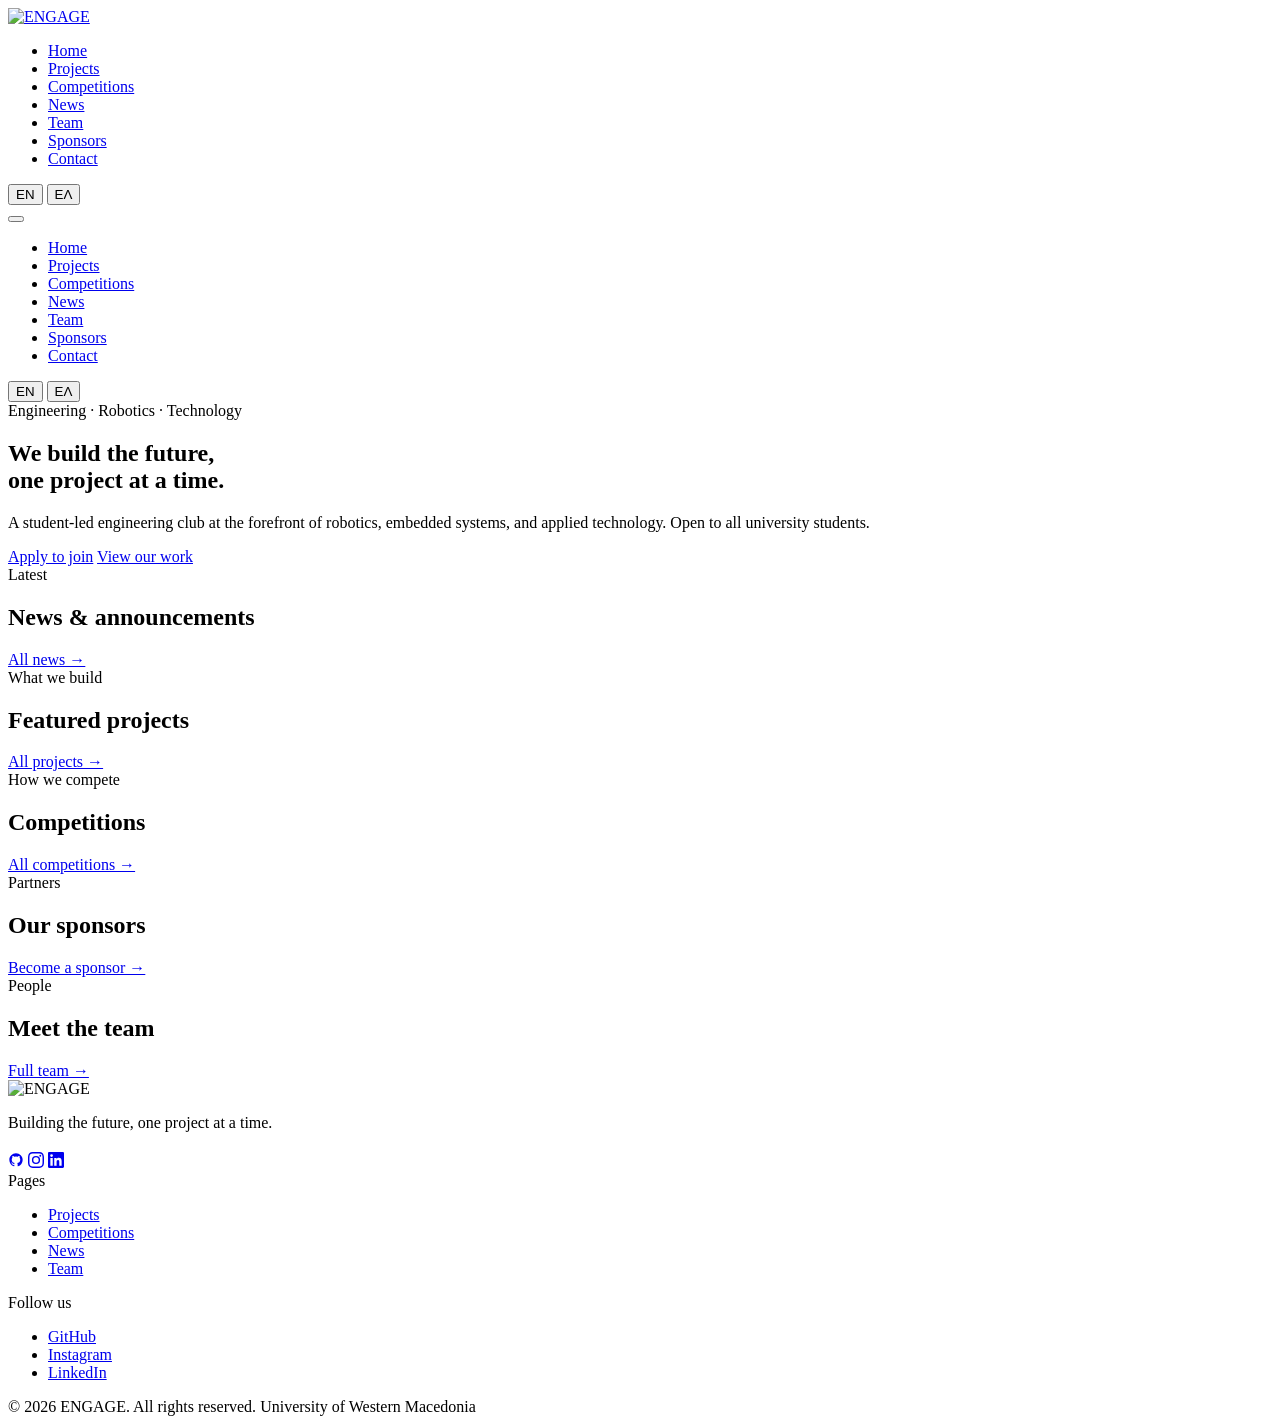
==== index.html @ 12a3f383 "Add files via upload" ====
<!DOCTYPE html>
<html lang="en">
<head>
  <meta charset="UTF-8">
  <meta name="viewport" content="width=device-width, initial-scale=1.0">
  <meta name="description" content="ENGAGE | Student engineering team focused on robotics, embedded systems, and applied technology.">
  <title>ENGAGE | Home Page</title>
  <link rel="icon" type="image/svg+xml" href="img/favicon.svg">
  <link rel="stylesheet" href="css/style.css">
</head>
<body>

  <!-- ── NAV ─────────────────────────────────────────────── -->
  <nav class="nav">
    <div class="container nav-inner">
      <a href="index.html" class="nav-logo">
        <img src="img/logo.png" alt="ENGAGE" class="nav-logo-img">
      </a>
      <ul class="nav-links">
        <li><a href="index.html"        class="nav-link" data-i18n="nav_home">Home</a></li>
        <li><a href="projects.html"     class="nav-link" data-i18n="nav_projects">Projects</a></li>
        <li><a href="competitions.html" class="nav-link" data-i18n="nav_competitions">Competitions</a></li>
        <li><a href="news.html"         class="nav-link" data-i18n="nav_news">News</a></li>
        <li><a href="team.html"         class="nav-link" data-i18n="nav_team">Team</a></li>
        <li><a href="sponsors.html"     class="nav-link" data-i18n="nav_sponsors">Sponsors</a></li>
        <li><a href="contact.html"      class="nav-link" data-i18n="nav_contact">Contact</a></li>
      </ul>
      <div class="nav-right">
        <div class="lang-toggle">
          <button class="lang-btn active" data-lang="en">EN</button>
          <button class="lang-btn" data-lang="el">ΕΛ</button>
        </div>
        <button class="hamburger" id="hamburger" aria-label="Open menu" aria-expanded="false">
          <span class="ham-line"></span>
          <span class="ham-line"></span>
          <span class="ham-line"></span>
        </button>
      </div>
    </div>
  </nav>

  <!-- ── MOBILE DRAWER ────────────────────────────────────── -->
  <div class="mobile-drawer" id="mobile-drawer" role="dialog" aria-label="Navigation menu">
    <ul class="mobile-links">
      <li><a href="index.html"        class="mobile-link" data-i18n="nav_home">Home</a></li>
      <li><a href="projects.html"     class="mobile-link" data-i18n="nav_projects">Projects</a></li>
      <li><a href="competitions.html" class="mobile-link" data-i18n="nav_competitions">Competitions</a></li>
      <li><a href="news.html"         class="mobile-link" data-i18n="nav_news">News</a></li>
      <li><a href="team.html"         class="mobile-link" data-i18n="nav_team">Team</a></li>
      <li><a href="sponsors.html"     class="mobile-link" data-i18n="nav_sponsors">Sponsors</a></li>
      <li><a href="contact.html"      class="mobile-link" data-i18n="nav_contact">Contact</a></li>
    </ul>
    <div class="mobile-footer">
      <div class="lang-toggle">
        <button class="lang-btn active" data-lang="en">EN</button>
        <button class="lang-btn" data-lang="el">ΕΛ</button>
      </div>
    </div>
  </div>

  <!-- ── HERO ─────────────────────────────────────────────── -->
  <section class="hero">
    <div class="hero-bg-grid"></div>
    <div class="hero-orb hero-orb-1"></div>
    <div class="hero-orb hero-orb-2"></div>
    <div class="container hero-content">
      <div class="hero-badge hero-animate">
        <span class="pulse-dot"></span>
        <span data-i18n="hero_badge">Engineering · Robotics · Technology</span>
      </div>
      <h1 class="hero-title hero-animate" data-i18n="hero_title">
        We build the <span class="grad">future</span>,<br>one project at a time.
      </h1>
      <p class="hero-sub hero-animate" data-i18n="hero_sub">
        A student-led engineering club at the forefront of robotics, embedded systems, and applied technology. Open to all university students.
      </p>
      <div class="hero-btns hero-animate">
        <a href="contact.html" class="btn btn-primary" data-i18n="hero_btn_join">Apply to join</a>
        <a href="projects.html" class="btn btn-secondary" data-i18n="hero_btn_work">View our work</a>
      </div>
    </div>
  </section>

  <!-- ── NEWS PREVIEW ─────────────────────────────────────── -->
  <section class="section" style="background:var(--bg);">
    <div class="container">
      <div class="sec-header reveal">
        <div>
          <div class="sec-label" data-i18n="sec_news_label">Latest</div>
          <h2 data-i18n="sec_news_title">News & announcements</h2>
        </div>
        <a href="news.html" class="sec-link" data-i18n="sec_news_more">All news →</a>
      </div>
      <div id="news-preview">
        <div class="news-grid">
          <div class="skeleton skeleton-card"></div>
          <div class="skeleton skeleton-card"></div>
          <div class="skeleton skeleton-card"></div>
        </div>
      </div>
    </div>
  </section>

  <!-- ── PROJECTS PREVIEW ─────────────────────────────────── -->
  <section class="section" style="background:var(--bg-soft);">
    <div class="container">
      <div class="sec-header reveal">
        <div>
          <div class="sec-label" data-i18n="sec_proj_label">What we build</div>
          <h2 data-i18n="sec_proj_title">Featured projects</h2>
        </div>
        <a href="projects.html" class="sec-link" data-i18n="sec_proj_more">All projects →</a>
      </div>
      <div id="projects-preview"></div>
    </div>
  </section>

  <!-- ── COMPETITIONS PREVIEW ─────────────────────────────── -->
  <section class="section" style="background:var(--bg);">
    <div class="container">
      <div class="sec-header reveal">
        <div>
          <div class="sec-label" data-i18n="sec_comp_label">How we compete</div>
          <h2 data-i18n="sec_comp_title">Competitions</h2>
        </div>
        <a href="competitions.html" class="sec-link" data-i18n="sec_comp_more">All competitions →</a>
      </div>
      <div id="competitions-preview"></div>
    </div>
  </section>

  <!-- ── SPONSORS STRIP ───────────────────────────────────── -->
  <section class="section-sm" style="background:var(--bg-soft);border-top:1px solid var(--border-solid);border-bottom:1px solid var(--border-solid);">
    <div class="container">
      <div class="sec-header reveal">
        <div>
          <div class="sec-label" data-i18n="sec_spon_label">Partners</div>
          <h2 data-i18n="sec_spon_title">Our sponsors</h2>
        </div>
        <a href="sponsors.html" class="sec-link" data-i18n="sec_spon_more">Become a sponsor →</a>
      </div>
      <div id="sponsors-preview"></div>
    </div>
  </section>

  <!-- ── TEAM PREVIEW ─────────────────────────────────────── -->
  <section class="section" style="background:var(--bg);">
    <div class="container">
      <div class="sec-header reveal">
        <div>
          <div class="sec-label" data-i18n="sec_team_label">People</div>
          <h2 data-i18n="sec_team_title">Meet the team</h2>
        </div>
        <a href="team.html" class="sec-link" data-i18n="sec_team_more">Full team →</a>
      </div>
      <div id="team-preview"></div>
    </div>
  </section>

  <!-- ── FOOTER ────────────────────────────────────────────── -->
  <footer class="footer">
    <div class="container">
      <div class="footer-grid">
        <div>
          <img src="img/logo_white.png" alt="ENGAGE" class="nav-logo-img">
          <p class="footer-brand-desc" data-i18n="footer_tagline">Building the future, one project at a time.</p>
          <div class="footer-social" style="margin-top:20px;">
            <a href="https://github.com/ENGAGE-Electronics-Team-UOWM" class="footer-social-link" aria-label="GitHub"><svg width="16" height="16" viewBox="0 0 24 24" fill="currentColor" xmlns="http://www.w3.org/2000/svg"><path d="M12 2C6.477 2 2 6.477 2 12c0 4.42 2.865 8.166 6.839 9.489.5.092.682-.217.682-.482 0-.237-.008-.866-.013-1.7-2.782.603-3.369-1.342-3.369-1.342-.454-1.155-1.11-1.462-1.11-1.462-.908-.62.069-.608.069-.608 1.003.07 1.531 1.03 1.531 1.03.892 1.529 2.341 1.087 2.91.832.092-.647.35-1.088.636-1.338-2.22-.253-4.555-1.11-4.555-4.943 0-1.091.39-1.984 1.029-2.683-.103-.253-.446-1.27.098-2.647 0 0 .84-.269 2.75 1.025A9.578 9.578 0 0 1 12 6.836a9.59 9.59 0 0 1 2.504.337c1.909-1.294 2.747-1.025 2.747-1.025.546 1.377.202 2.394.1 2.647.64.699 1.028 1.592 1.028 2.683 0 3.842-2.339 4.687-4.566 4.935.359.309.678.919.678 1.852 0 1.336-.012 2.415-.012 2.743 0 .267.18.578.688.48C19.138 20.163 22 16.418 22 12c0-5.523-4.477-10-10-10z"/></svg></a>
            <a href="https://www.instagram.com/engageuowm" class="footer-social-link" aria-label="Instagram"><svg width="16" height="16" viewBox="0 0 24 24" fill="currentColor" xmlns="http://www.w3.org/2000/svg"><path d="M12 2.163c3.204 0 3.584.012 4.85.07 3.252.148 4.771 1.691 4.919 4.919.058 1.265.069 1.645.069 4.849 0 3.205-.012 3.584-.069 4.849-.149 3.225-1.664 4.771-4.919 4.919-1.266.058-1.644.07-4.85.07-3.204 0-3.584-.012-4.849-.07-3.26-.149-4.771-1.699-4.919-4.92-.058-1.265-.07-1.644-.07-4.849 0-3.204.013-3.583.07-4.849.149-3.227 1.664-4.771 4.919-4.919 1.266-.057 1.645-.069 4.849-.069zM12 0C8.741 0 8.333.014 7.053.072 2.695.272.273 2.69.073 7.052.014 8.333 0 8.741 0 12c0 3.259.014 3.668.072 4.948.2 4.358 2.618 6.78 6.98 6.98C8.333 23.986 8.741 24 12 24c3.259 0 3.668-.014 4.948-.072 4.354-.2 6.782-2.618 6.979-6.98.059-1.28.073-1.689.073-4.948 0-3.259-.014-3.667-.072-4.947-.196-4.354-2.617-6.78-6.979-6.98C15.668.014 15.259 0 12 0zm0 5.838a6.162 6.162 0 1 0 0 12.324 6.162 6.162 0 0 0 0-12.324zM12 16a4 4 0 1 1 0-8 4 4 0 0 1 0 8zm6.406-11.845a1.44 1.44 0 1 0 0 2.881 1.44 1.44 0 0 0 0-2.881z"/></svg></a>
            <a href="#" class="footer-social-link" aria-label="LinkedIn"><svg width="16" height="16" viewBox="0 0 24 24" fill="currentColor" xmlns="http://www.w3.org/2000/svg"><path d="M20.447 20.452h-3.554v-5.569c0-1.328-.027-3.037-1.852-3.037-1.853 0-2.136 1.445-2.136 2.939v5.667H9.351V9h3.414v1.561h.046c.477-.9 1.637-1.85 3.37-1.85 3.601 0 4.267 2.37 4.267 5.455v6.286zM5.337 7.433a2.062 2.062 0 0 1-2.063-2.065 2.064 2.064 0 1 1 2.063 2.065zm1.782 13.019H3.555V9h3.564v11.452zM22.225 0H1.771C.792 0 0 .774 0 1.729v20.542C0 23.227.792 24 1.771 24h20.451C23.2 24 24 23.227 24 22.271V1.729C24 .774 23.2 0 22.222 0h.003z"/></svg></a>
          </div>
        </div>
        <div>
          <div class="footer-col-title" data-i18n="footer_links_title">Pages</div>
          <ul class="footer-links">
            <li><a href="projects.html"     class="footer-link" data-i18n="nav_projects">Projects</a></li>
            <li><a href="competitions.html" class="footer-link" data-i18n="nav_competitions">Competitions</a></li>
            <li><a href="news.html"         class="footer-link" data-i18n="nav_news">News</a></li>
            <li><a href="team.html"         class="footer-link" data-i18n="nav_team">Team</a></li>
          </ul>
        </div>
        <div>
          <div class="footer-col-title" data-i18n="footer_social_title">Follow us</div>
          <ul class="footer-links">
            <li><a href="https://github.com/ENGAGE-Electronics-Team-UOWM" class="footer-link" target="_blank">GitHub</a></li>
            <li><a href="https://www.instagram.com/engageuowm" class="footer-link" target="_blank">Instagram</a></li>
            <li><a href="#" class="footer-link" target="_blank">LinkedIn</a></li>
          </ul>
        </div>
      </div>
      <div class="footer-bottom">
        <span data-i18n="footer_copy">© 2026 ENGAGE. All rights reserved.</span>
        <span class="footer-bottom-right">University of Western Macedonia</span>
      </div>
    </div>
  </footer>

  <script src="js/lang.js"></script>
  <script src="js/github.js"></script>
  <script src="js/content.js"></script>
  <script src="js/nav.js"></script>
  <script>
    document.addEventListener('DOMContentLoaded', () => {
      renderNewsPreview('news-preview');
      renderProjectsPreview('projects-preview');
      renderCompetitionsPreview('competitions-preview');
      renderSponsorsPreview('sponsors-preview');
      renderTeamPreview('team-preview');
    });
    function onLangChange() {
      renderNewsPreview('news-preview');
      renderProjectsPreview('projects-preview');
      renderCompetitionsPreview('competitions-preview');
      renderTeamPreview('team-preview');
    }
  </script>
</body>
</html>
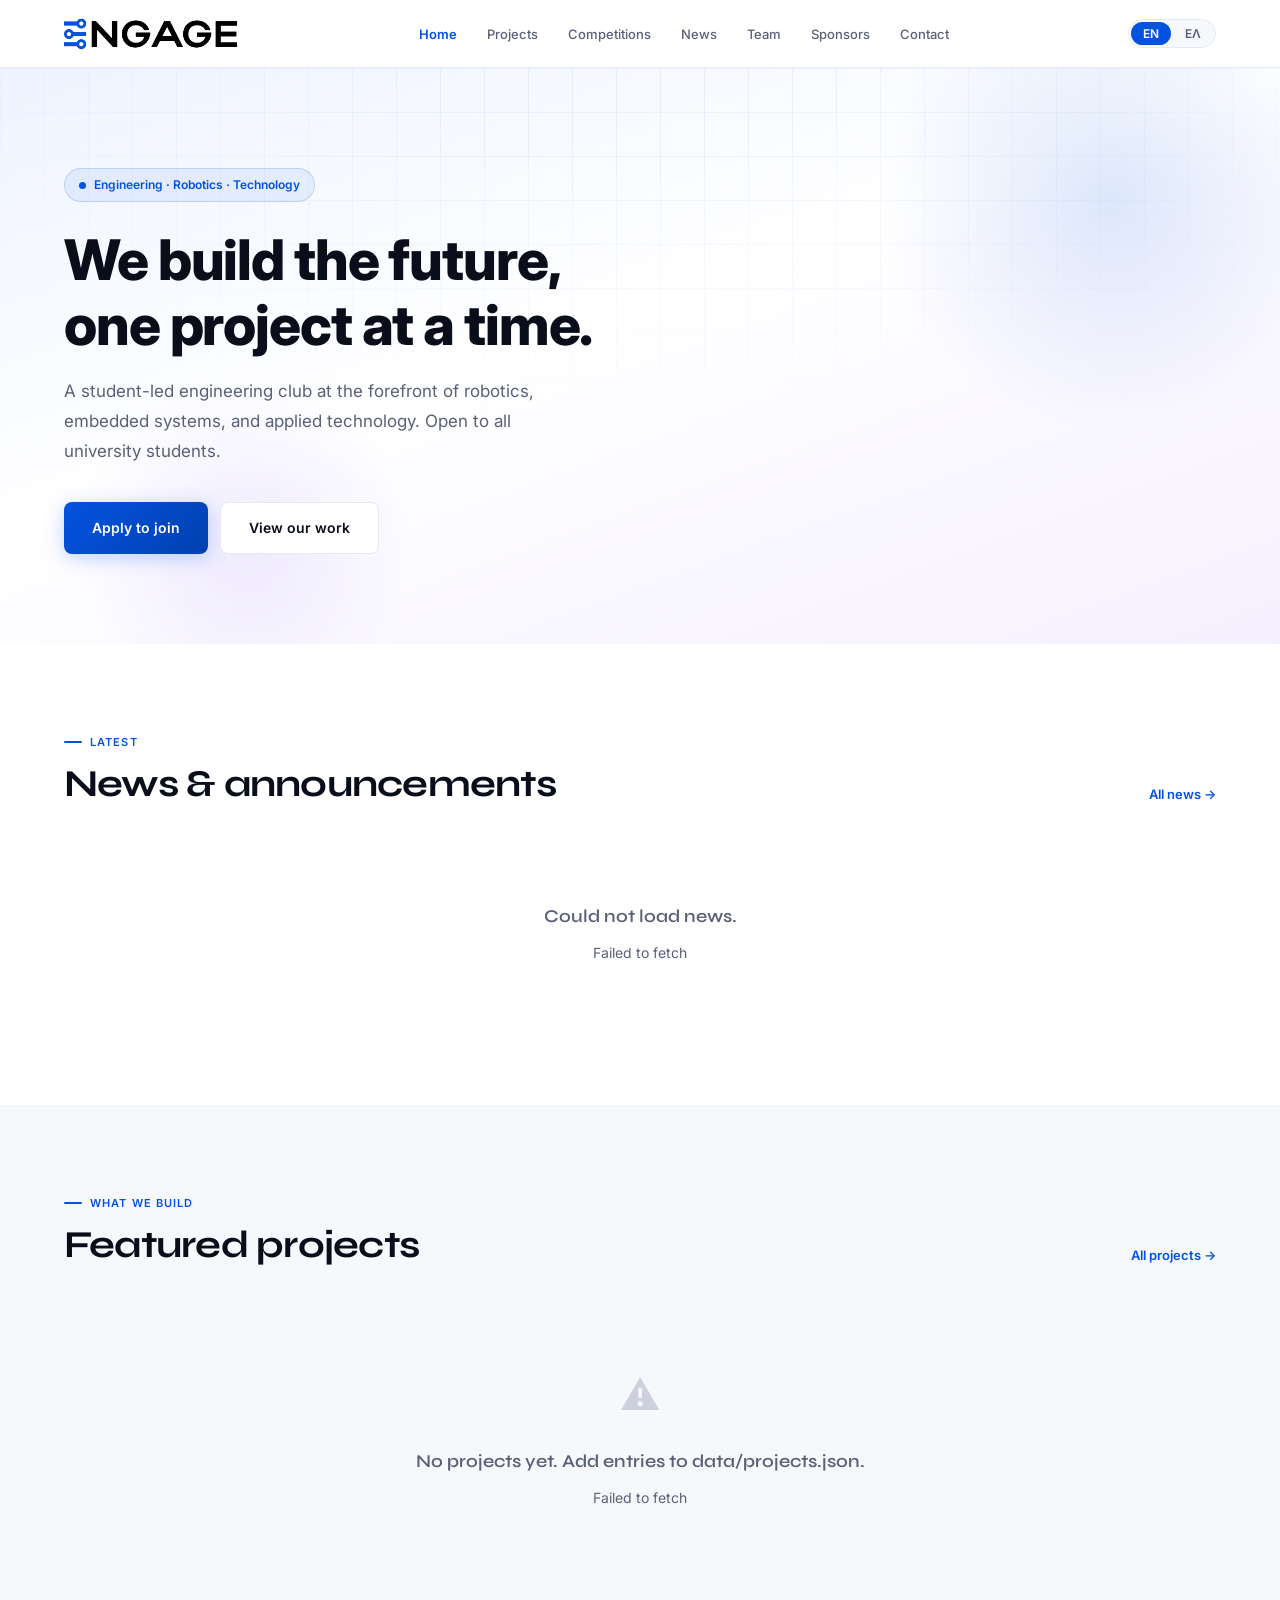
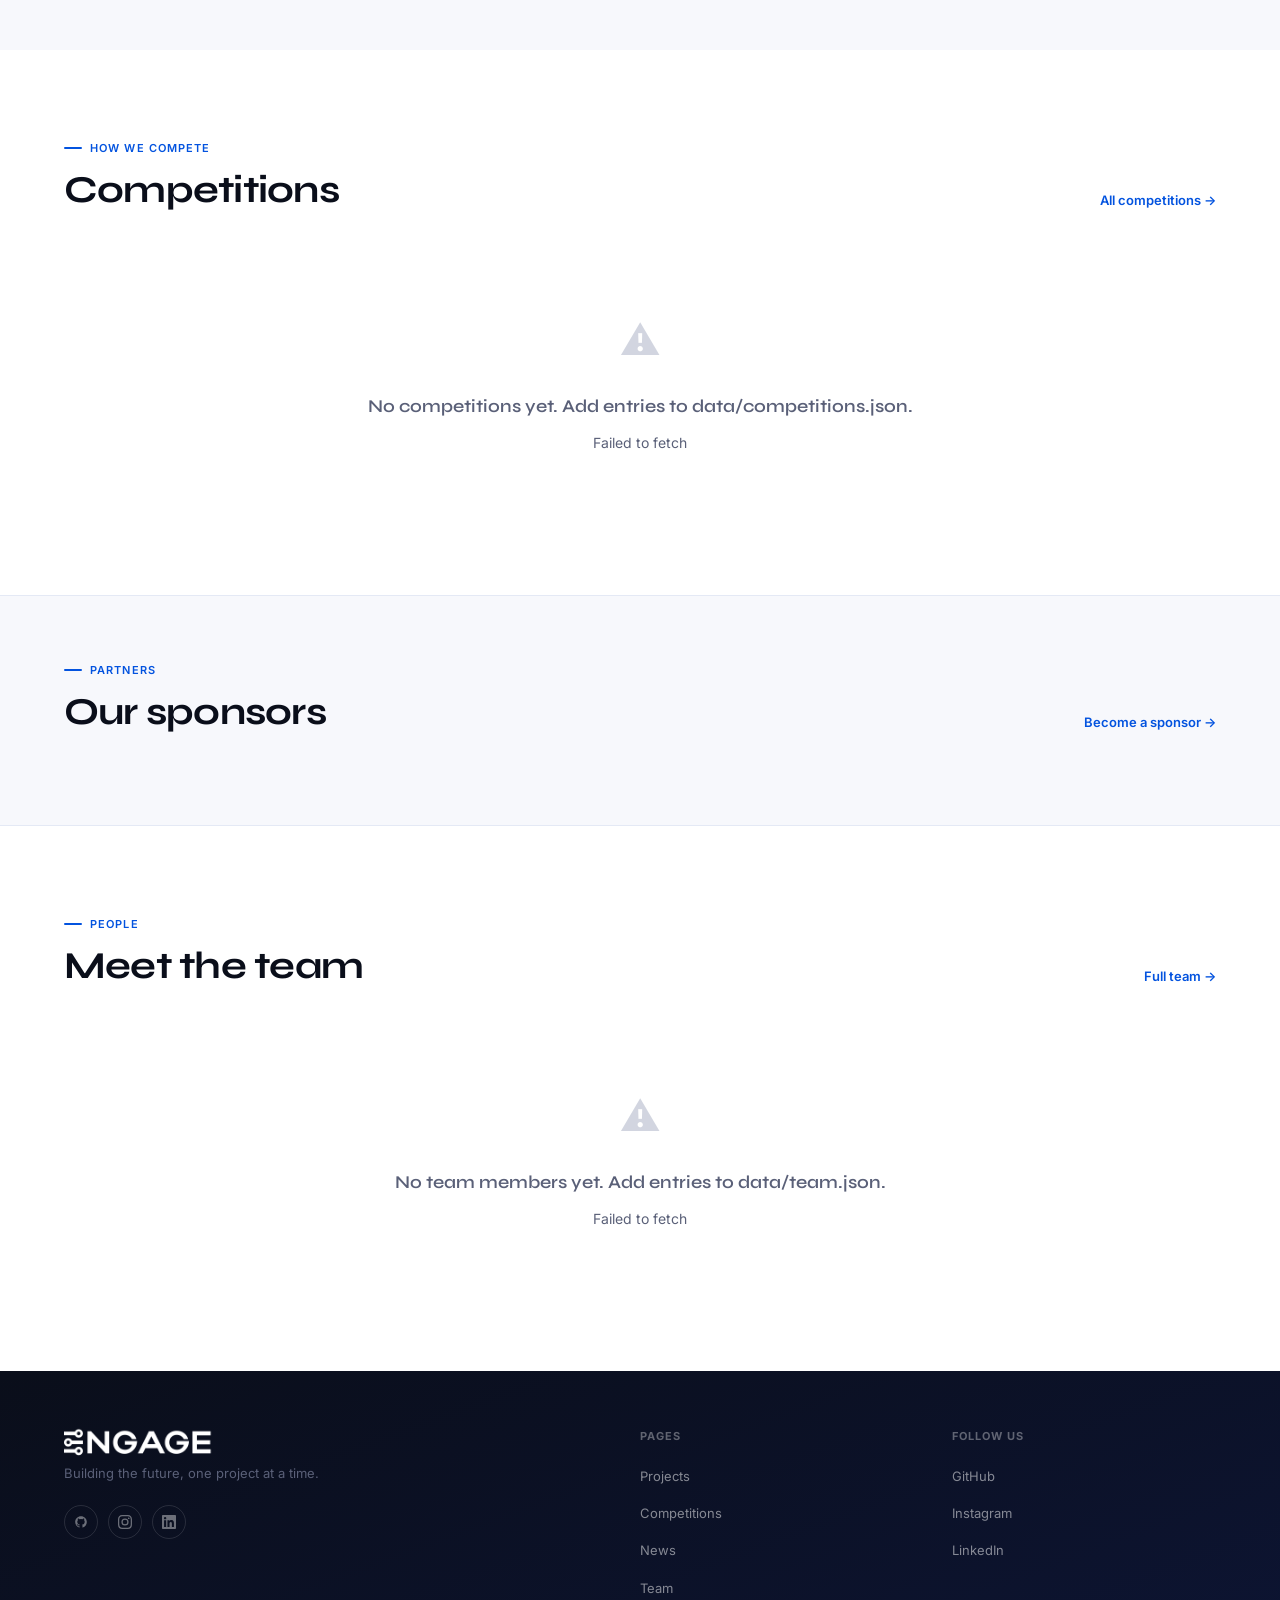
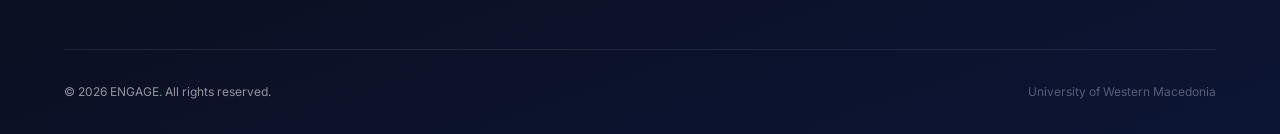
==== commit f9318e80: "Update index.html" ====
--- a/index.html
+++ b/index.html
@@ -69,7 +69,7 @@
         <span data-i18n="hero_badge">Engineering · Robotics · Technology</span>
       </div>
       <h1 class="hero-title hero-animate" data-i18n="hero_title">
-        We build the <span class="grad">future</span>,<br>one project at a time.
+        We build the <span class="titleText">future</span>,<br>one project at a time.
       </h1>
       <p class="hero-sub hero-animate" data-i18n="hero_sub">
         A student-led engineering club at the forefront of robotics, embedded systems, and applied technology. Open to all university students.
--- a/css/style.css
+++ b/css/style.css
@@ -0,0 +1,1138 @@
+/* ============================================================
+   EVCLUB — Main Stylesheet
+   ============================================================ */
+
+@import url('https://fonts.googleapis.com/css2?family=Syne:wght@400;500;600;700;800&family=Inter:ital,wght@0,300;0,400;0,500;0,600;1,400&family=Noto+Sans:ital,wght@0,300;0,400;0,500;0,600;0,700;1,400&display=swap');
+
+/* ── Variables ─────────────────────────────────────────────── */
+:root {
+  --accent:       #0353df;
+  --accent-dark:  #0240b0;
+  --accent-dim:   rgba(3, 83, 223, 0.10);
+  --accent-glow:  rgba(3, 83, 223, 0.25);
+  --purple:       #6333ff;
+  --text:         #0a0e1a;
+  --text-muted:   #5a6078;
+  --text-faint:   #9099b2;
+  --bg:           #ffffff;
+  --bg-soft:      #f7f8fc;
+  --bg-blue:      #f0f5ff;
+  --border:       rgba(3, 83, 223, 0.10);
+  --border-solid: #e4e9f5;
+  --radius-sm:    8px;
+  --radius:       14px;
+  --radius-lg:    20px;
+  --nav-h:        68px;
+  --max-w:        1200px;
+  --font-display: 'Syne', sans-serif;
+  --font-body:    'Inter', 'Noto Sans', sans-serif;
+  --shadow-sm:    0 2px 12px rgba(3,83,223,0.08);
+  --shadow:       0 8px 32px rgba(3,83,223,0.12);
+  --shadow-lg:    0 20px 60px rgba(3,83,223,0.18);
+  --transition:   0.22s cubic-bezier(0.4,0,0.2,1);
+}
+
+/* ── Reset ─────────────────────────────────────────────────── */
+*, *::before, *::after { box-sizing: border-box; margin: 0; padding: 0; }
+html { scroll-behavior: smooth; -webkit-text-size-adjust: 100%; }
+body {
+  font-family: var(--font-body);
+  font-size: 16px;
+  line-height: 1.7;
+  color: var(--text);
+  background: var(--bg);
+  overflow-x: hidden;
+}
+img { max-width: 100%; display: block; }
+a { color: inherit; text-decoration: none; }
+button { cursor: pointer; font-family: var(--font-body); border: none; background: none; }
+ul { list-style: none; }
+
+/* ── Typography ────────────────────────────────────────────── */
+h1{
+  line-height: 1.15;
+  letter-spacing: -0.02em;
+  color: var(--text);
+}
+h2, h3, h4, h5 {
+  font-family: var(--font-display);
+  line-height: 1.15;
+  letter-spacing: -0.02em;
+  color: var(--text);
+}
+h1 { font-size: clamp(32px, 5vw, 56px); font-weight: 800; }
+h2 { font-size: clamp(24px, 3.5vw, 38px); font-weight: 700; }
+h3 { font-size: clamp(18px, 2.5vw, 22px); font-weight: 600; }
+h4 { font-size: 16px; font-weight: 600; }
+p  { color: var(--text-muted); line-height: 1.75; }
+
+/* ── Layout helpers ────────────────────────────────────────── */
+.container {
+  width: 100%;
+  max-width: var(--max-w);
+  margin: 0 auto;
+  padding: 0 24px;
+}
+.section { padding: 80px 0; }
+.section-sm { padding: 56px 0; }
+@media (max-width: 768px) {
+  .section { padding: 56px 0; }
+  .section-sm { padding: 40px 0; }
+}
+
+/* ── Section headers ───────────────────────────────────────── */
+.sec-label {
+  display: inline-flex;
+  align-items: center;
+  gap: 8px;
+  font-family: var(--font-body);
+  font-size: 11px;
+  font-weight: 600;
+  letter-spacing: 0.10em;
+  text-transform: uppercase;
+  color: var(--accent);
+  margin-bottom: 10px;
+}
+.sec-label::before {
+  content: '';
+  width: 18px; height: 2px;
+  background: var(--accent);
+  border-radius: 2px;
+  flex-shrink: 0;
+}
+.sec-header {
+  display: flex;
+  justify-content: space-between;
+  align-items: flex-end;
+  margin-bottom: 36px;
+  gap: 16px;
+}
+.sec-link {
+  font-size: 13px;
+  font-weight: 600;
+  color: var(--accent);
+  white-space: nowrap;
+  transition: opacity var(--transition);
+}
+.sec-link:hover { opacity: 0.7; }
+
+/* ── Buttons ───────────────────────────────────────────────── */
+.btn {
+  display: inline-flex;
+  align-items: center;
+  gap: 8px;
+  padding: 13px 28px;
+  border-radius: var(--radius-sm);
+  font-family: var(--font-body);
+  font-size: 14px;
+  font-weight: 600;
+  transition: all var(--transition);
+  white-space: nowrap;
+}
+.btn-primary {
+  background: linear-gradient(135deg, var(--accent), var(--accent-dark));
+  color: #fff;
+  box-shadow: 0 4px 20px var(--accent-glow);
+}
+.btn-primary:hover {
+  transform: translateY(-2px);
+  box-shadow: 0 8px 32px var(--accent-glow);
+}
+.btn-secondary {
+  background: var(--bg);
+  color: var(--text);
+  border: 1px solid var(--border-solid);
+}
+.btn-secondary:hover {
+  background: var(--bg-soft);
+  border-color: var(--accent);
+  color: var(--accent);
+}
+.btn-outline {
+  background: transparent;
+  color: var(--accent);
+  border: 1.5px solid var(--accent);
+}
+.btn-outline:hover {
+  background: var(--accent);
+  color: #fff;
+}
+
+/* ── Badges / Tags ─────────────────────────────────────────── */
+.badge {
+  display: inline-flex;
+  align-items: center;
+  gap: 5px;
+  font-size: 11px;
+  font-weight: 600;
+  padding: 4px 12px;
+  border-radius: 20px;
+}
+.badge-blue     { background: rgba(3,83,223,0.10); color: var(--accent); }
+.badge-green    { background: rgba(22,163,74,0.10); color: #16a34a; }
+.badge-gray     { background: #f1f5f9; color: #64748b; }
+.badge-purple   { background: rgba(99,51,255,0.10); color: var(--purple); }
+.tag {
+  display: inline-block;
+  font-size: 11px;
+  font-weight: 500;
+  padding: 3px 10px;
+  border-radius: 20px;
+  background: rgba(3,83,223,0.08);
+  color: var(--accent-dark);
+}
+
+/* ── GitHub source chip ────────────────────────────────────── */
+.gh-chip {
+  display: inline-flex;
+  align-items: center;
+  gap: 6px;
+  background: var(--bg-soft);
+  border: 1px solid var(--border-solid);
+  border-radius: 20px;
+  padding: 3px 10px;
+  font-size: 11px;
+  color: var(--text-faint);
+  margin-bottom: 8px;
+}
+.gh-dot {
+  width: 6px; height: 6px;
+  border-radius: 50%;
+  background: #3fb950;
+  flex-shrink: 0;
+}
+
+/* ── Cards ─────────────────────────────────────────────────── */
+.card {
+  background: var(--bg);
+  border: 1px solid var(--border-solid);
+  border-radius: var(--radius);
+  padding: 24px;
+  transition: transform var(--transition), box-shadow var(--transition), border-color var(--transition);
+}
+.card:hover {
+  transform: translateY(-4px);
+  box-shadow: var(--shadow);
+  border-color: rgba(3,83,223,0.2);
+}
+.card-accent-top {
+  position: relative;
+  overflow: hidden;
+}
+.card-accent-top::before {
+  content: '';
+  position: absolute;
+  top: 0; left: 0; right: 0;
+  height: 3px;
+  background: linear-gradient(90deg, var(--accent), var(--purple));
+}
+
+/* ── Nav ───────────────────────────────────────────────────── */
+.nav {
+  position: sticky;
+  top: 0;
+  z-index: 1000;
+  height: var(--nav-h);
+  background: rgba(255,255,255,0.88);
+  backdrop-filter: blur(16px);
+  -webkit-backdrop-filter: blur(16px);
+  border-bottom: 1px solid var(--border);
+}
+.nav-inner {
+  display: flex;
+  align-items: center;
+  justify-content: space-between;
+  height: 100%;
+}
+.nav-logo {
+  display: flex;
+  align-items: center;
+  gap: 10px;
+  text-decoration: none;
+}
+.nav-logo-img {
+  height: 36px;
+  width: auto;
+}
+.nav-logo-text {
+  font-family: var(--font-display);
+  font-size: 18px;
+  font-weight: 800;
+  color: var(--text);
+  letter-spacing: -0.03em;
+}
+.nav-links {
+  display: flex;
+  align-items: center;
+  gap: 6px;
+}
+.nav-link {
+  font-size: 13px;
+  font-weight: 500;
+  color: var(--text-muted);
+  padding: 6px 12px;
+  border-radius: var(--radius-sm);
+  transition: all var(--transition);
+}
+.nav-link:hover { color: var(--accent); background: var(--accent-dim); }
+.nav-link.active { color: var(--accent); font-weight: 600; }
+.nav-right {
+  display: flex;
+  align-items: center;
+  gap: 12px;
+}
+
+/* Language toggle */
+.lang-toggle {
+  display: flex;
+  align-items: center;
+  background: var(--bg-soft);
+  border: 1px solid var(--border-solid);
+  border-radius: 20px;
+  overflow: hidden;
+  padding: 2px;
+  gap: 2px;
+}
+.lang-btn {
+  padding: 4px 12px;
+  font-size: 12px;
+  font-weight: 600;
+  border-radius: 16px;
+  color: var(--text-muted);
+  transition: all var(--transition);
+}
+.lang-btn.active { background: var(--accent); color: #fff; }
+
+/* Hamburger */
+.hamburger {
+  display: none;
+  flex-direction: column;
+  justify-content: center;
+  align-items: center;
+  width: 40px; height: 40px;
+  border-radius: var(--radius-sm);
+  border: 1px solid var(--border-solid);
+  background: var(--bg);
+  gap: 5px;
+  transition: all var(--transition);
+  z-index: 1100;
+}
+.hamburger:hover { border-color: var(--accent); }
+.ham-line {
+  width: 18px; height: 1.5px;
+  background: var(--text);
+  border-radius: 2px;
+  transition: all var(--transition);
+  transform-origin: center;
+}
+.hamburger.open .ham-line:nth-child(1) { transform: translateY(6.5px) rotate(45deg); }
+.hamburger.open .ham-line:nth-child(2) { opacity: 0; transform: scaleX(0); }
+.hamburger.open .ham-line:nth-child(3) { transform: translateY(-6.5px) rotate(-45deg); }
+
+/* Mobile drawer */
+.mobile-drawer {
+  display: none;
+  position: fixed;
+  top: var(--nav-h);
+  left: 0; right: 0;
+  background: rgba(255,255,255,0.97);
+  backdrop-filter: blur(20px);
+  -webkit-backdrop-filter: blur(20px);
+  border-bottom: 1px solid var(--border-solid);
+  z-index: 999;
+  padding: 20px 24px 28px;
+  transform: translateY(-8px);
+  opacity: 0;
+  transition: opacity 0.22s ease, transform 0.22s ease;
+  pointer-events: none;
+}
+.mobile-drawer.open {
+  opacity: 1;
+  transform: translateY(0);
+  pointer-events: all;
+}
+.mobile-drawer .mobile-links {
+  display: flex;
+  flex-direction: column;
+  gap: 0;
+  margin-bottom: 20px;
+}
+.mobile-drawer .mobile-link {
+  font-size: 16px;
+  font-weight: 500;
+  color: var(--text-muted);
+  padding: 11px 12px;
+  border-radius: var(--radius-sm);
+  transition: all var(--transition);
+  display: block;
+}
+.mobile-drawer .mobile-link:hover,
+.mobile-drawer .mobile-link.active {
+  color: var(--accent);
+  background: var(--accent-dim);
+}
+.mobile-drawer .mobile-footer {
+  border-top: 1px solid var(--border-solid);
+  padding-top: 16px;
+  display: flex;
+  align-items: center;
+  justify-content: space-between;
+}
+
+/* ── Hero ──────────────────────────────────────────────────── */
+.hero {
+  position: relative;
+  overflow: hidden;
+  background: linear-gradient(160deg, #eef3ff 0%, var(--bg) 45%, #f5f0ff 100%);
+  padding: 100px 0 90px;
+}
+.hero-bg-grid {
+  position: absolute; inset: 0;
+  background-image:
+    linear-gradient(rgba(3,83,223,0.055) 1px, transparent 1px),
+    linear-gradient(90deg, rgba(3,83,223,0.055) 1px, transparent 1px);
+  background-size: 44px 44px;
+  mask-image: radial-gradient(ellipse 85% 85% at 50% 0%, black 20%, transparent 75%);
+  -webkit-mask-image: radial-gradient(ellipse 85% 85% at 50% 0%, black 20%, transparent 75%);
+  pointer-events: none;
+}
+.hero-orb {
+  position: absolute;
+  border-radius: 50%;
+  pointer-events: none;
+  filter: blur(1px);
+}
+.hero-orb-1 {
+  top: -120px; right: -80px;
+  width: 500px; height: 500px;
+  background: radial-gradient(circle, rgba(3,83,223,0.13) 0%, transparent 65%);
+}
+.hero-orb-2 {
+  bottom: -80px; left: 5%;
+  width: 360px; height: 360px;
+  background: radial-gradient(circle, rgba(99,51,255,0.09) 0%, transparent 65%);
+}
+.hero-content { position: relative; z-index: 1; }
+.hero-badge {
+  display: inline-flex;
+  align-items: center;
+  gap: 8px;
+  background: rgba(3,83,223,0.07);
+  border: 1px solid rgba(3,83,223,0.18);
+  border-radius: 20px;
+  padding: 6px 14px;
+  font-size: 12px;
+  font-weight: 600;
+  color: var(--accent);
+  margin-bottom: 26px;
+}
+.pulse-dot {
+  width: 7px; height: 7px;
+  border-radius: 50%;
+  background: var(--accent);
+  animation: pulse 2s ease infinite;
+}
+@keyframes pulse {
+  0%, 100% { opacity: 1; transform: scale(1); }
+  50% { opacity: 0.4; transform: scale(0.75); }
+}
+.hero-title { margin-bottom: 20px; max-width: 680px; }
+.hero-title .titleText {
+  color: #0353de;
+  -webkit-background-clip: text;
+  -webkit-text-fill-color: transparent;
+  background-clip: text;
+}
+.hero-sub {
+  font-size: 17px;
+  max-width: 520px;
+  margin-bottom: 36px;
+  line-height: 1.75;
+}
+.hero-btns {
+  display: flex;
+  gap: 12px;
+  flex-wrap: wrap;
+  margin-bottom: 0;
+}
+.hero-stats {
+  display: flex;
+  gap: 0;
+  border: 1px solid var(--border-solid);
+  border-radius: var(--radius);
+  background: rgba(255,255,255,0.85);
+  backdrop-filter: blur(10px);
+  overflow: hidden;
+  max-width: 560px;
+}
+.hero-stat {
+  flex: 1;
+  padding: 20px;
+  text-align: center;
+  border-right: 1px solid var(--border-solid);
+}
+.hero-stat:last-child { border-right: none; }
+.hero-stat-n {
+  font-family: var(--font-display);
+  font-size: 26px;
+  font-weight: 800;
+  color: var(--accent);
+  letter-spacing: -0.04em;
+}
+.hero-stat-l {
+  font-size: 11px;
+  font-weight: 500;
+  color: var(--text-faint);
+  margin-top: 2px;
+}
+
+/* ── News cards ────────────────────────────────────────────── */
+.news-grid {
+  display: grid;
+  grid-template-columns: repeat(3, minmax(0,1fr));
+  gap: 16px;
+}
+.news-card {
+  display: flex;
+  flex-direction: column;
+}
+.news-type {
+  font-size: 10px;
+  font-weight: 700;
+  letter-spacing: 0.08em;
+  text-transform: uppercase;
+  color: var(--accent);
+  margin-bottom: 10px;
+}
+.news-title {
+  font-family: var(--font-display);
+  font-size: 15px;
+  font-weight: 600;
+  color: var(--text);
+  line-height: 1.4;
+  margin-bottom: 12px;
+  flex: 1;
+}
+.news-meta {
+  font-size: 12px;
+  color: var(--text-faint);
+}
+.news-body {
+  font-size: 14px;
+  color: var(--text-muted);
+  line-height: 1.65;
+  margin-top: 12px;
+}
+
+/* ── Project cards ─────────────────────────────────────────── */
+.proj-grid {
+  display: grid;
+  grid-template-columns: repeat(2, minmax(0,1fr));
+  gap: 16px;
+}
+.proj-card { display: flex; gap: 18px; align-items: flex-start; }
+.proj-icon {
+  width: 46px; height: 46px;
+  border-radius: 12px;
+  flex-shrink: 0;
+  background: linear-gradient(135deg, rgba(3,83,223,0.10), rgba(99,51,255,0.10));
+  display: flex; align-items: center; justify-content: center;
+  font-size: 22px;
+}
+.proj-name {
+  font-family: var(--font-display);
+  font-size: 15px;
+  font-weight: 700;
+  color: var(--text);
+  margin-bottom: 6px;
+}
+.proj-desc {
+  font-size: 13px;
+  color: var(--text-muted);
+  line-height: 1.6;
+}
+.proj-tags { display: flex; gap: 5px; flex-wrap: wrap; margin-top: 10px; }
+.proj-status {
+  display: flex;
+  align-items: center;
+  gap: 8px;
+  margin-top: 10px;
+  font-size: 12px;
+  color: var(--text-faint);
+}
+
+/* ── Competition rows ──────────────────────────────────────── */
+.comp-list { display: flex; flex-direction: column; gap: 8px; }
+.comp-row {
+  display: flex;
+  align-items: center;
+  justify-content: space-between;
+  padding: 18px 22px;
+  background: var(--bg);
+  border: 1px solid var(--border-solid);
+  border-radius: var(--radius-sm);
+  gap: 16px;
+  transition: transform var(--transition), border-color var(--transition), box-shadow var(--transition);
+}
+.comp-row:hover {
+  transform: translateX(4px);
+  border-color: rgba(3,83,223,0.2);
+  box-shadow: var(--shadow-sm);
+}
+.comp-name {
+  font-family: var(--font-display);
+  font-size: 15px;
+  font-weight: 600;
+  color: var(--text);
+}
+.comp-sub {
+  font-size: 12px;
+  color: var(--text-faint);
+  margin-top: 3px;
+}
+
+/* ── Sponsors ──────────────────────────────────────────────── */
+.sponsor-tiers { display: flex; flex-direction: column; gap: 40px; }
+.tier-title {
+  font-size: 12px;
+  font-weight: 600;
+  letter-spacing: 0.08em;
+  text-transform: uppercase;
+  color: var(--text-faint);
+  margin-bottom: 16px;
+}
+.sponsor-grid {
+  display: flex;
+  flex-wrap: wrap;
+  gap: 12px;
+}
+.sponsor-card {
+  display: flex;
+  align-items: center;
+  justify-content: center;
+  border: 1px solid var(--border-solid);
+  border-radius: var(--radius-sm);
+  padding: 20px 32px;
+  background: var(--bg);
+  transition: all var(--transition);
+  min-width: 140px;
+  flex: 1;
+}
+.sponsor-card:hover {
+  border-color: var(--accent);
+  box-shadow: var(--shadow-sm);
+}
+.sponsor-card img { max-height: 40px; width: auto; filter: grayscale(100%); opacity: 0.6; transition: all var(--transition); }
+.sponsor-card:hover img { filter: none; opacity: 1; }
+.sponsor-card-name { font-size: 15px; font-weight: 600; color: var(--text-muted); }
+.sponsor-cta {
+  border: 1.5px dashed rgba(3,83,223,0.28);
+  background: linear-gradient(135deg, rgba(3,83,223,0.03), rgba(99,51,255,0.03));
+  color: var(--accent);
+  font-size: 13px;
+  font-weight: 600;
+}
+.sponsor-cta:hover { background: var(--accent-dim); border-color: var(--accent); }
+
+/* ── Team ──────────────────────────────────────────────────── */
+.team-grid {
+  display: grid;
+  grid-template-columns: repeat(4, minmax(0,1fr));
+  gap: 16px;
+}
+.team-card { text-align: center; padding: 28px 20px; }
+.team-avatar {
+  width: 64px; height: 64px;
+  border-radius: 50%;
+  margin: 0 auto 14px;
+  overflow: hidden;
+  background: linear-gradient(135deg, var(--accent), var(--purple));
+  display: flex; align-items: center; justify-content: center;
+  font-family: var(--font-display);
+  font-size: 18px;
+  font-weight: 700;
+  color: #fff;
+}
+.team-avatar img { width: 100%; height: 100%; object-fit: cover; }
+.team-name { font-family: var(--font-display); font-size: 15px; font-weight: 700; color: var(--text); }
+.team-role { font-size: 12px; color: var(--text-faint); margin-top: 4px; }
+.team-social { display: flex; justify-content: center; gap: 8px; margin-top: 10px; }
+.team-social a {
+  width: 28px; height: 28px;
+  border-radius: 50%;
+  border: 1px solid var(--border-solid);
+  display: flex; align-items: center; justify-content: center;
+  font-size: 12px;
+  color: var(--text-faint);
+  transition: all var(--transition);
+}
+.team-social a:hover { border-color: var(--accent); color: var(--accent); }
+
+/* ── Contact / Forms ───────────────────────────────────────── */
+.form-group { margin-bottom: 20px; }
+.form-label {
+  display: block;
+  font-size: 13px;
+  font-weight: 600;
+  color: var(--text);
+  margin-bottom: 7px;
+}
+.form-input,
+.form-textarea,
+.form-select {
+  width: 100%;
+  padding: 12px 16px;
+  font-family: var(--font-body);
+  font-size: 14px;
+  color: var(--text);
+  background: var(--bg);
+  border: 1px solid var(--border-solid);
+  border-radius: var(--radius-sm);
+  transition: border-color var(--transition), box-shadow var(--transition);
+  appearance: none;
+  outline: none;
+}
+.form-input:focus,
+.form-textarea:focus,
+.form-select:focus {
+  border-color: var(--accent);
+  box-shadow: 0 0 0 3px rgba(3,83,223,0.12);
+}
+.form-textarea { resize: vertical; min-height: 130px; }
+.form-select { background-image: url("data:image/svg+xml,%3Csvg xmlns='http://www.w3.org/2000/svg' width='12' height='12' viewBox='0 0 12 12'%3E%3Cpath fill='%235a6078' d='M6 8L1 3h10z'/%3E%3C/svg%3E"); background-repeat: no-repeat; background-position: right 14px center; padding-right: 40px; }
+.form-hint { font-size: 12px; color: var(--text-faint); margin-top: 5px; }
+.form-grid { display: grid; grid-template-columns: 1fr 1fr; gap: 16px; }
+.form-success {
+  display: none;
+  padding: 16px 20px;
+  background: rgba(22,163,74,0.08);
+  border: 1px solid rgba(22,163,74,0.2);
+  border-radius: var(--radius-sm);
+  color: #15803d;
+  font-size: 14px;
+  font-weight: 500;
+  margin-top: 16px;
+}
+.form-error {
+  display: none;
+  padding: 16px 20px;
+  background: rgba(220,38,38,0.07);
+  border: 1px solid rgba(220,38,38,0.18);
+  border-radius: var(--radius-sm);
+  color: #dc2626;
+  font-size: 14px;
+  margin-top: 16px;
+}
+
+/* ── Page hero (inner pages) ───────────────────────────────── */
+.page-hero {
+  background: linear-gradient(160deg, #eef3ff 0%, #fff 60%);
+  padding: 60px 0 56px;
+  border-bottom: 1px solid var(--border-solid);
+  position: relative;
+  overflow: hidden;
+}
+.page-hero::before {
+  content: '';
+  position: absolute; inset: 0;
+  background-image:
+    linear-gradient(rgba(3,83,223,0.05) 1px, transparent 1px),
+    linear-gradient(90deg, rgba(3,83,223,0.05) 1px, transparent 1px);
+  background-size: 40px 40px;
+  mask-image: radial-gradient(ellipse 80% 80% at 50% 0%, black 10%, transparent 70%);
+  -webkit-mask-image: radial-gradient(ellipse 80% 80% at 50% 0%, black 10%, transparent 70%);
+  pointer-events: none;
+}
+.page-hero-content { position: relative; z-index: 1; }
+
+/* ── Footer ────────────────────────────────────────────────── */
+.footer {
+  background: linear-gradient(160deg, #0a0e1a 0%, #0d1535 100%);
+  color: rgba(255,255,255,0.55);
+  padding: 56px 0 32px;
+}
+.footer-grid {
+  display: grid;
+  grid-template-columns: 2fr 1fr 1fr;
+  gap: 48px;
+  padding-bottom: 48px;
+  border-bottom: 1px solid rgba(255,255,255,0.08);
+  margin-bottom: 32px;
+}
+.footer-brand-name {
+  font-family: var(--font-display);
+  font-size: 20px;
+  font-weight: 800;
+  color: #fff;
+  margin: 16px 0 10px;
+  letter-spacing: -0.03em;
+}
+.footer-brand-desc { font-size: 13px; line-height: 1.65; max-width: 260px; }
+.footer-col-title {
+  font-size: 11px;
+  font-weight: 700;
+  letter-spacing: 0.09em;
+  text-transform: uppercase;
+  color: rgba(255,255,255,0.35);
+  margin-bottom: 16px;
+}
+.footer-links { display: flex; flex-direction: column; gap: 10px; }
+.footer-link {
+  font-size: 13px;
+  color: rgba(255,255,255,0.5);
+  transition: color var(--transition);
+}
+.footer-link:hover { color: #fff; }
+.footer-bottom {
+  display: flex;
+  justify-content: space-between;
+  align-items: center;
+  font-size: 12px;
+  gap: 16px;
+  flex-wrap: wrap;
+}
+.footer-bottom-right {
+  color: rgba(255,255,255,0.3);
+  font-size: 12px;
+  margin-left: auto;
+}
+.footer-social { display: flex; gap: 10px; }
+.footer-social-link {
+  width: 34px; height: 34px;
+  border-radius: 50%;
+  border: 1px solid rgba(255,255,255,0.12);
+  display: flex; align-items: center; justify-content: center;
+  font-size: 14px;
+  color: rgba(255,255,255,0.4);
+  transition: all var(--transition);
+}
+.footer-social-link:hover {
+  border-color: var(--accent);
+  color: var(--accent);
+}
+.footer-logo-img { height: 32px; width: auto; }
+
+/* ── Loading states ────────────────────────────────────────── */
+.loading-grid {
+  display: grid;
+  gap: 16px;
+}
+.skeleton {
+  background: linear-gradient(90deg, #f0f0f0 25%, #e8e8e8 50%, #f0f0f0 75%);
+  background-size: 200% 100%;
+  animation: shimmer 1.5s infinite;
+  border-radius: var(--radius-sm);
+}
+@keyframes shimmer { 0% { background-position: 200% 0; } 100% { background-position: -200% 0; } }
+.skeleton-card { height: 160px; border-radius: var(--radius); }
+.skeleton-row { height: 64px; border-radius: var(--radius-sm); }
+
+/* ── Empty / error states ──────────────────────────────────── */
+.empty-state {
+  text-align: center;
+  padding: 60px 20px;
+  color: var(--text-faint);
+}
+.empty-state-icon { font-size: 40px; margin-bottom: 16px; opacity: 0.4; }
+.empty-state-title { font-family: var(--font-display); font-size: 18px; font-weight: 600; color: var(--text-muted); margin-bottom: 8px; }
+.empty-state-sub { font-size: 14px; }
+
+/* ── Scroll reveal animations ──────────────────────────────── */
+.reveal {
+  opacity: 0;
+  transform: translateY(28px);
+  transition: opacity 0.55s cubic-bezier(0.4,0,0.2,1), transform 0.55s cubic-bezier(0.4,0,0.2,1);
+}
+.reveal.in { opacity: 1; transform: translateY(0); }
+.reveal-delay-1 { transition-delay: 0.08s; }
+.reveal-delay-2 { transition-delay: 0.16s; }
+.reveal-delay-3 { transition-delay: 0.24s; }
+
+/* ── Page transition ───────────────────────────────────────── */
+.page-fade {
+  animation: pageFadeIn 0.35s ease forwards;
+}
+@keyframes pageFadeIn { from { opacity: 0; } to { opacity: 1; } }
+
+/* ── Greek language font overrides ─────────────────────────── */
+:lang(el) .hero-title,
+:lang(el) h1,
+:lang(el) h2 {
+  font-family: var(--font-body);
+  letter-spacing: -0.01em;
+}
+
+/* ── Divider ───────────────────────────────────────────────── */
+.divider { border: none; border-top: 1px solid var(--border-solid); }
+
+/* ── Utility ───────────────────────────────────────────────── */
+.text-accent { color: var(--accent); }
+.text-muted  { color: var(--text-muted); }
+.text-center { text-align: center; }
+.mt-8  { margin-top: 8px; }
+.mt-16 { margin-top: 16px; }
+.mt-24 { margin-top: 24px; }
+.mt-32 { margin-top: 32px; }
+.mb-8  { margin-bottom: 8px; }
+.mb-16 { margin-bottom: 16px; }
+.mb-24 { margin-bottom: 24px; }
+.flex  { display: flex; }
+.flex-center { display: flex; align-items: center; justify-content: center; }
+.gap-8  { gap: 8px; }
+.gap-12 { gap: 12px; }
+.gap-16 { gap: 16px; }
+.hidden { display: none !important; }
+
+/* ── Responsive ────────────────────────────────────────────── */
+
+/* Tablet */
+@media (max-width: 1024px) {
+  .nav-links { gap: 2px; }
+  .nav-link { font-size: 12px; padding: 6px 9px; }
+  .news-grid { grid-template-columns: repeat(2, minmax(0,1fr)); }
+  .team-grid { grid-template-columns: repeat(3, minmax(0,1fr)); }
+  .footer-grid { grid-template-columns: 1fr 1fr 1fr; gap: 32px; }
+}
+
+/* Mobile nav breakpoint */
+@media (max-width: 860px) {
+  .nav-links { display: none; }
+  .hamburger { display: flex; }
+  .mobile-drawer { display: block; }
+}
+
+/* Mobile */
+@media (max-width: 640px) {
+  :root { --nav-h: 60px; }
+  .container { padding: 0 16px; }
+  h1 { font-size: 30px; }
+  h2 { font-size: 24px; }
+  .hero { padding: 60px 0 56px; }
+  .hero-stats {
+    flex-wrap: wrap;
+    max-width: 100%;
+  }
+  .hero-stat {
+    flex: 1 1 45%;
+    border-right: none;
+    border-bottom: 1px solid var(--border-solid);
+  }
+  .hero-stat:nth-child(odd) { border-right: 1px solid var(--border-solid); }
+  .hero-stat:nth-last-child(-n+2) { border-bottom: none; }
+  .hero-btns { flex-direction: column; }
+  .btn { width: 100%; justify-content: center; }
+  .news-grid { grid-template-columns: 1fr; }
+  .proj-grid { grid-template-columns: 1fr; }
+  .team-grid { grid-template-columns: repeat(2, minmax(0,1fr)); }
+  .form-grid { grid-template-columns: 1fr; }
+  .footer-grid { grid-template-columns: 1fr; gap: 28px; }
+  .footer-bottom { flex-direction: column; text-align: center; }
+  .sec-header { flex-direction: column; align-items: flex-start; gap: 8px; }
+  .comp-row { flex-direction: column; align-items: flex-start; gap: 10px; }
+  .hero-badge { font-size: 11px; }
+}
+
+/* Very small screens */
+@media (max-width: 380px) {
+  .team-grid { grid-template-columns: 1fr; }
+  .hero-stat { flex: 1 1 100%; border-right: none !important; }
+}
+
+/* ── Social icons ──────────────────────────────────────────── */
+.social-icon {
+  width: 16px; height: 16px;
+  display: block;
+  fill: currentColor;
+}
+.footer-social-link svg,
+.team-social a svg {
+  width: 14px; height: 14px;
+  fill: currentColor;
+}
+
+/* ── Sponsor logo display ──────────────────────────────────── */
+.sponsor-card-logo {
+  max-height: 44px;
+  width: auto;
+  max-width: 140px;
+  object-fit: contain;
+  filter: grayscale(100%);
+  opacity: 0.65;
+  transition: all var(--transition);
+}
+.sponsor-card:hover .sponsor-card-logo {
+  filter: none;
+  opacity: 1;
+}
+
+/* ── News card image support ───────────────────────────────── */
+.news-card { padding: 0 !important; overflow: hidden; }
+.news-card-img {
+  width: 100%;
+  height: 180px;
+  background-size: cover;
+  background-position: center;
+  background-color: var(--bg-soft);
+  flex-shrink: 0;
+}
+.news-card-body {
+  padding: 22px 22px 20px;
+  flex: 1;
+  display: flex;
+  flex-direction: column;
+}
+.news-card:hover { transform: translateY(-4px); }
+
+/* ── News overlay ──────────────────────────────────────────── */
+.news-overlay {
+  position: fixed;
+  inset: 0;
+  z-index: 2000;
+  display: flex;
+  align-items: flex-start;
+  justify-content: center;
+  padding: var(--nav-h) 16px 32px;
+  opacity: 0;
+  transition: opacity 0.25s ease;
+  overflow-y: auto;
+}
+.news-overlay.open { opacity: 1; }
+.news-overlay-backdrop {
+  position: fixed;
+  inset: 0;
+  background: rgba(10, 14, 26, 0.72);
+  backdrop-filter: blur(6px);
+  -webkit-backdrop-filter: blur(6px);
+  z-index: -1;
+}
+.news-overlay-panel {
+  background: var(--bg);
+  border-radius: var(--radius-lg);
+  box-shadow: var(--shadow-lg);
+  width: 100%;
+  max-width: 720px;
+  overflow: hidden;
+  transform: translateY(24px);
+  transition: transform 0.3s cubic-bezier(0.4,0,0.2,1);
+  position: relative;
+  margin: auto;
+}
+.news-overlay.open .news-overlay-panel { transform: translateY(0); }
+.news-overlay-close {
+  position: absolute;
+  top: 16px;
+  right: 16px;
+  width: 36px;
+  height: 36px;
+  border-radius: 50%;
+  background: rgba(10,14,26,0.45);
+  color: #fff;
+  font-size: 20px;
+  display: flex;
+  align-items: center;
+  justify-content: center;
+  z-index: 10;
+  transition: background var(--transition);
+  line-height: 1;
+}
+.news-overlay-close:hover { background: rgba(10,14,26,0.75); }
+.news-overlay-img {
+  width: 100%;
+  height: 260px;
+  background-size: cover;
+  background-position: center;
+  background-color: var(--bg-soft);
+}
+.news-overlay-content {
+  padding: 32px 36px 36px;
+}
+.news-overlay-meta {
+  display: flex;
+  align-items: center;
+  gap: 12px;
+  margin-bottom: 14px;
+}
+.news-overlay-date {
+  font-size: 13px;
+  color: var(--text-faint);
+}
+.news-overlay-title {
+  font-size: clamp(20px, 3vw, 28px);
+  font-weight: 700;
+  color: var(--text);
+  line-height: 1.25;
+  margin-bottom: 24px;
+  letter-spacing: -0.02em;
+}
+.news-overlay-body {
+  font-size: 15px;
+  line-height: 1.8;
+  color: var(--text-muted);
+}
+.news-overlay-body p { margin-bottom: 16px; }
+.news-overlay-body p:last-child { margin-bottom: 0; }
+.news-overlay-list {
+  padding-left: 20px;
+  margin-bottom: 16px;
+  list-style: disc;
+}
+.news-overlay-list li {
+  margin-bottom: 6px;
+  color: var(--text-muted);
+  font-size: 15px;
+  line-height: 1.75;
+}
+.news-overlay-links {
+  margin-top: 28px;
+  padding-top: 24px;
+  border-top: 1px solid var(--border-solid);
+}
+.news-overlay-links-title {
+  font-size: 11px;
+  font-weight: 700;
+  letter-spacing: 0.09em;
+  text-transform: uppercase;
+  color: var(--text-faint);
+  margin-bottom: 12px;
+}
+.news-overlay-link {
+  display: inline-block;
+  font-size: 14px;
+  font-weight: 600;
+  color: var(--accent);
+  margin-right: 20px;
+  transition: opacity var(--transition);
+}
+.news-overlay-link:hover { opacity: 0.7; }
+.news-overlay-back {
+  display: inline-flex;
+  align-items: center;
+  gap: 6px;
+  margin-top: 32px;
+  font-size: 13px;
+  font-weight: 600;
+  color: var(--text-muted);
+  padding: 10px 18px;
+  border: 1px solid var(--border-solid);
+  border-radius: var(--radius-sm);
+  transition: all var(--transition);
+}
+.news-overlay-back:hover {
+  color: var(--accent);
+  border-color: var(--accent);
+  background: var(--accent-dim);
+}
+
+@media (max-width: 640px) {
+  .news-overlay { padding: var(--nav-h) 0 0; align-items: flex-end; }
+  .news-overlay-panel {
+    border-bottom-left-radius: 0;
+    border-bottom-right-radius: 0;
+    max-width: 100%;
+    width: 100%;
+  }
+  .news-overlay-img { height: 200px; }
+  .news-overlay-content { padding: 24px 20px 32px; }
+  .news-overlay.open .news-overlay-panel { transform: translateY(0); }
+  .news-overlay-panel { transform: translateY(100%); }
+}
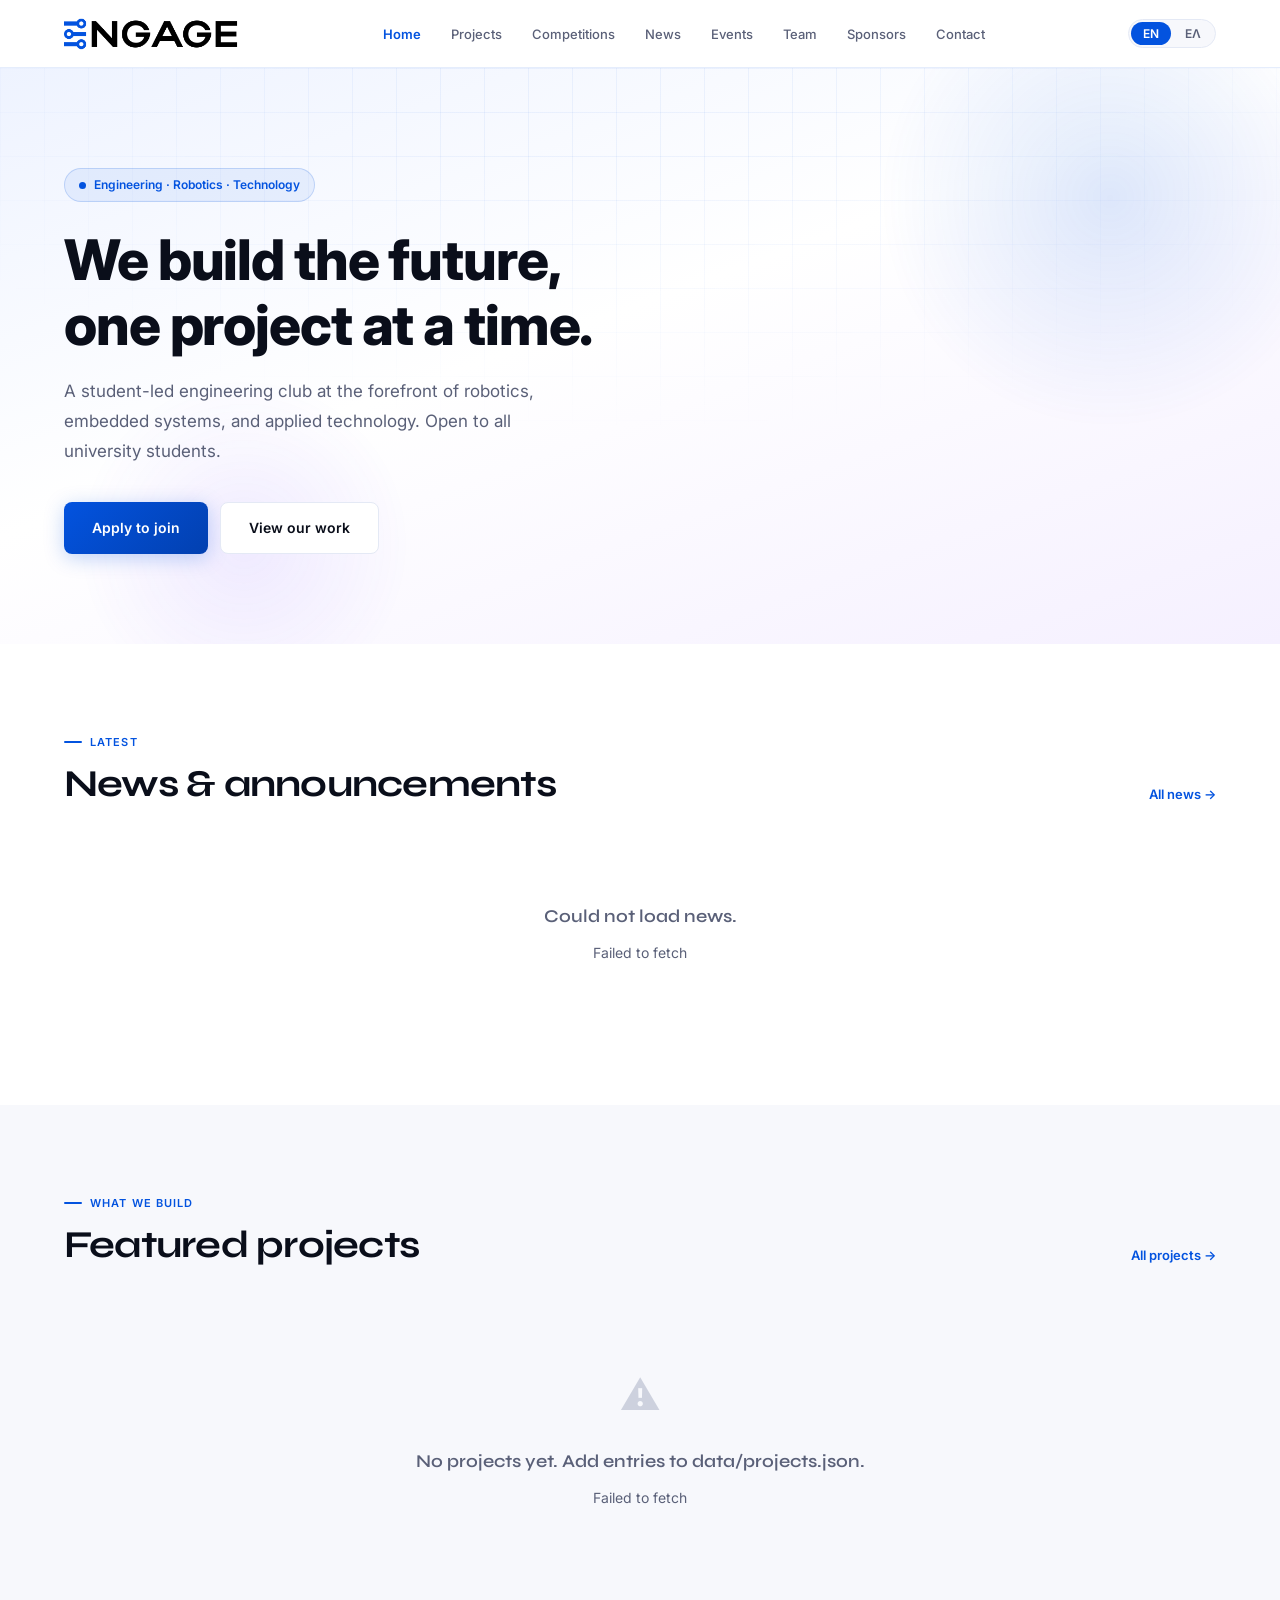
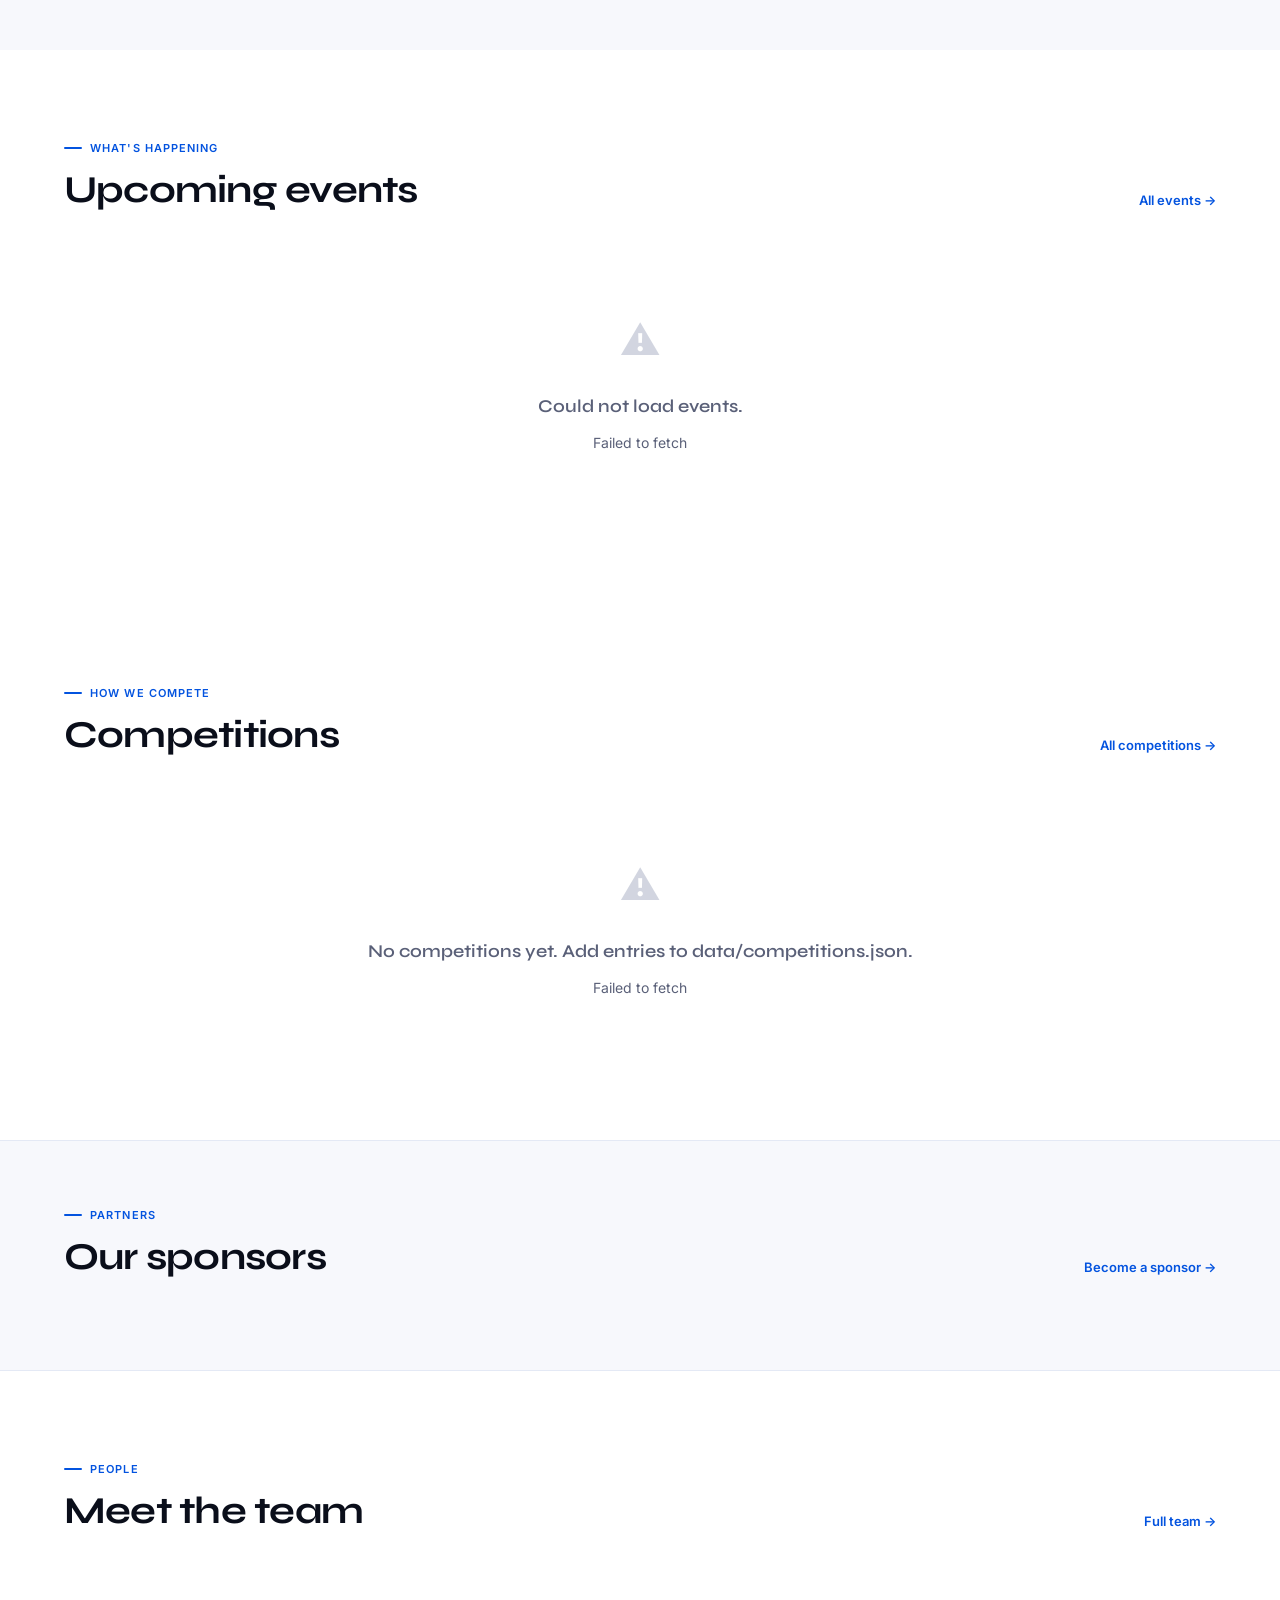
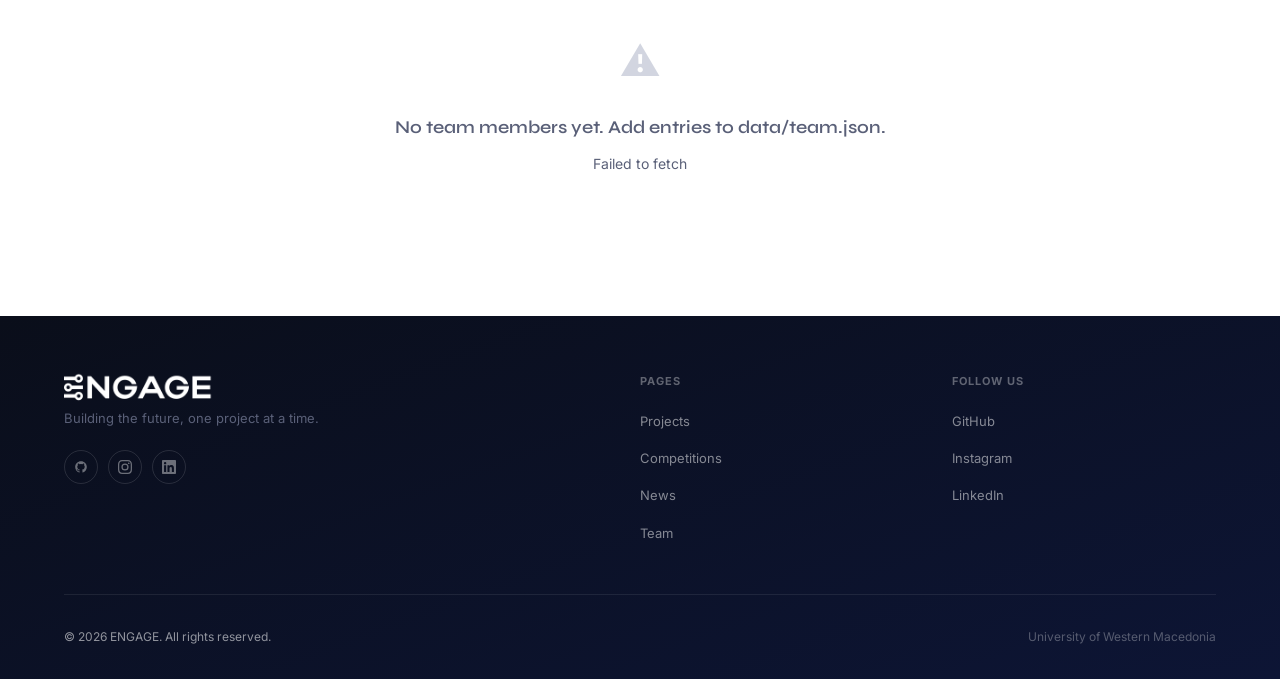
==== commit ac1b5dff: "Uploading latest version of the website." ====
--- a/index.html
+++ b/index.html
@@ -21,7 +21,8 @@
         <li><a href="projects.html"     class="nav-link" data-i18n="nav_projects">Projects</a></li>
         <li><a href="competitions.html" class="nav-link" data-i18n="nav_competitions">Competitions</a></li>
         <li><a href="news.html"         class="nav-link" data-i18n="nav_news">News</a></li>
-        <li><a href="team.html"         class="nav-link" data-i18n="nav_team">Team</a></li>
+        <li><a href="events.html"        class="nav-link" data-i18n="nav_events">Events</a></li>
+        <li><a href="team.html"          class="nav-link" data-i18n="nav_team">Team</a></li>
         <li><a href="sponsors.html"     class="nav-link" data-i18n="nav_sponsors">Sponsors</a></li>
         <li><a href="contact.html"      class="nav-link" data-i18n="nav_contact">Contact</a></li>
       </ul>
@@ -46,7 +47,8 @@
       <li><a href="projects.html"     class="mobile-link" data-i18n="nav_projects">Projects</a></li>
       <li><a href="competitions.html" class="mobile-link" data-i18n="nav_competitions">Competitions</a></li>
       <li><a href="news.html"         class="mobile-link" data-i18n="nav_news">News</a></li>
-      <li><a href="team.html"         class="mobile-link" data-i18n="nav_team">Team</a></li>
+      <li><a href="events.html"        class="mobile-link" data-i18n="nav_events">Events</a></li>
+      <li><a href="team.html"          class="mobile-link" data-i18n="nav_team">Team</a></li>
       <li><a href="sponsors.html"     class="mobile-link" data-i18n="nav_sponsors">Sponsors</a></li>
       <li><a href="contact.html"      class="mobile-link" data-i18n="nav_contact">Contact</a></li>
     </ul>
@@ -115,6 +117,20 @@
     </div>
   </section>
 
+  <!-- ── EVENTS PREVIEW ───────────────────────────────────── -->
+  <section class="section" style="background:var(--bg);">
+    <div class="container">
+      <div class="sec-header reveal">
+        <div>
+          <div class="sec-label" data-i18n="sec_events_label">What's happening</div>
+          <h2 data-i18n="sec_events_title">Upcoming events</h2>
+        </div>
+        <a href="events.html" class="sec-link" data-i18n="sec_events_more">All events →</a>
+      </div>
+      <div id="events-preview"></div>
+    </div>
+  </section>
+
   <!-- ── COMPETITIONS PREVIEW ─────────────────────────────── -->
   <section class="section" style="background:var(--bg);">
     <div class="container">
@@ -203,6 +219,7 @@
     document.addEventListener('DOMContentLoaded', () => {
       renderNewsPreview('news-preview');
       renderProjectsPreview('projects-preview');
+      renderEventsPreview('events-preview');
       renderCompetitionsPreview('competitions-preview');
       renderSponsorsPreview('sponsors-preview');
       renderTeamPreview('team-preview');
@@ -210,6 +227,7 @@
     function onLangChange() {
       renderNewsPreview('news-preview');
       renderProjectsPreview('projects-preview');
+      renderEventsPreview('events-preview');
       renderCompetitionsPreview('competitions-preview');
       renderTeamPreview('team-preview');
     }
--- a/css/style.css
+++ b/css/style.css
@@ -1,7 +1,3 @@
-/* ============================================================
-   EVCLUB — Main Stylesheet
-   ============================================================ */
-
 @import url('https://fonts.googleapis.com/css2?family=Syne:wght@400;500;600;700;800&family=Inter:ital,wght@0,300;0,400;0,500;0,600;1,400&family=Noto+Sans:ital,wght@0,300;0,400;0,500;0,600;0,700;1,400&display=swap');
 
 /* ── Variables ─────────────────────────────────────────────── */
@@ -439,9 +435,9 @@
 .hero-title { margin-bottom: 20px; max-width: 680px; }
 .hero-title .titleText {
   color: #0353de;
-  -webkit-background-clip: text;
-  -webkit-text-fill-color: transparent;
-  background-clip: text;
+}
+h1.hero-title .titleText {
+  color: #0353de;
 }
 .hero-sub {
   font-size: 17px;
